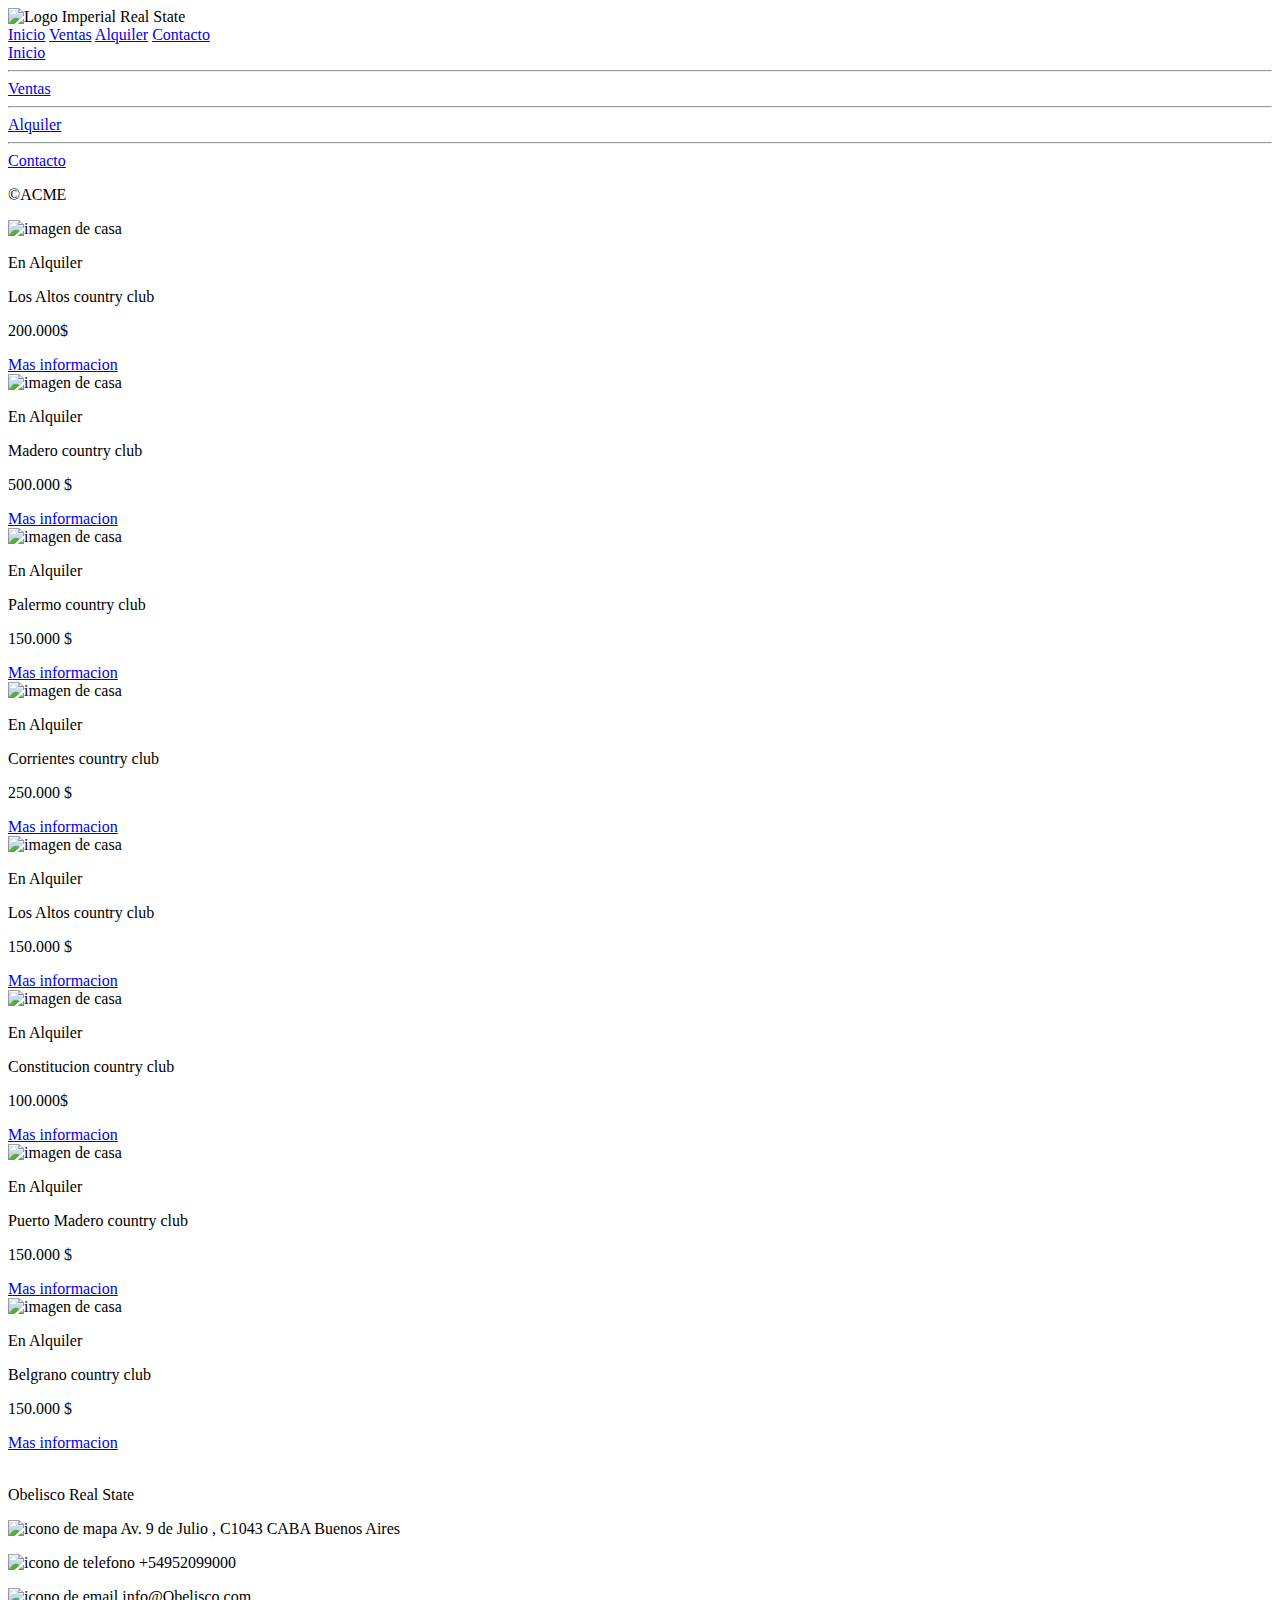
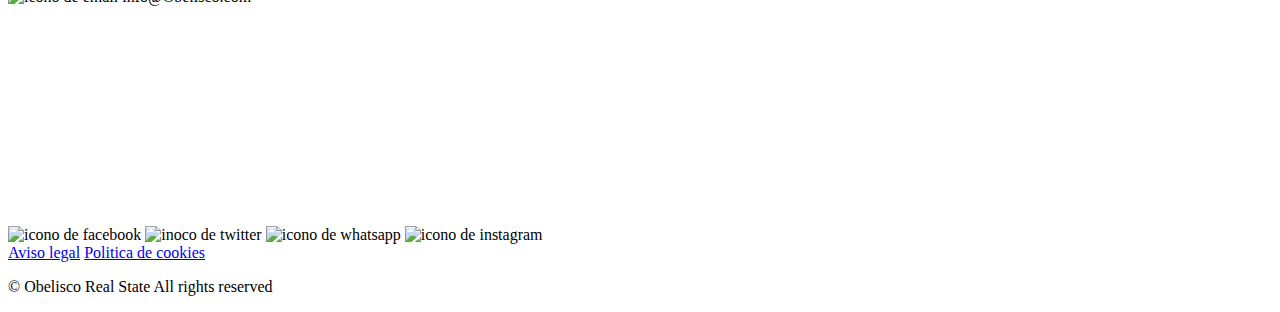
==== alquiler.html @ 25a6356f "Commit part-1" ====
<!DOCTYPE html>
<html lang="es">
<head>
    <meta charset="UTF-8">
    <meta http-equiv="X-UA-Compatible" content="IE=edge">
    <meta name="viewport" content="width=device-width, initial-scale=1.0">
    <title>Alquiler</title>
    <link rel="stylesheet" href="css/styles.css">
    <script src="js/jquery-3.4.1.min.js"></script>
    <script src="js/main.js"></script>

</head>

<body>

    <header>
        <img src="img/logo.svg" alt="Logo Imperial Real State">
        <nav>
            <a href="index.html">Inicio</a>
            <a href="Ventas.html" >Ventas</a>
            <a href="alquiler.html" class="activo">Alquiler</a>
            <a href="contacto_nuevo.html">Contacto</a>
        </nav>
    </header>
    <div id="burger">
        <div class="barra superior"></div>
        <div class="barra media"></div>
        <div class="barra inferior"></div>
    </div>
    <div class="menu">
        <nav>
            <a href="index.html">Inicio</a>
            <hr>
            <a href="Ventas.html">Ventas</a>
            <hr>
            <a href="alquiler.html">Alquiler</a>
            <hr>
            <a href="contacto_nuevo.html">Contacto</a>
        </nav>
        <p class="copyright">&copy;ACME</p>
    </div>

    <div class="filas">

        <div class="card">
            <img src="img/thumb1.jpeg" alt="imagen de casa">
            <div class="footer-card">
                <div>
                    <p>En Alquiler</p>
                    <p>Los Altos country club</p>
                    <p>200.000$</p>
                </div>
                <a href="#">Mas informacion</a>
            </div>
        </div>

        <div class="card">
            <img src="img/thumb2.jpg" alt="imagen de casa">
            <div class="footer-card">
                <div>
                    <p>En Alquiler</p>
                    <p>Madero country club</p>
                    <p>500.000 $</p>
                </div>
                <a href="#">Mas informacion</a>

            </div>
        </div>

        <div class="card">
            <img src="img/thumb3.jpg" alt="imagen de casa">
            <div class="footer-card">
                <div>
                    <p>En Alquiler</p>
                    <p>Palermo country club</p>
                    <p>150.000 $</p>
                </div>
                <a href="#">Mas informacion</a>

            </div>
        </div>

        <div class="card">
            <img src="img/thumb6.jpg" alt="imagen de casa">
            <div class="footer-card">
                <div>
                    <p>En Alquiler</p>
                    <p>Corrientes country club </p>
                    <p>250.000 $</p>
                </div>
                <a href="#">Mas informacion</a>

            </div>
        </div>

        <div class="card">
            <img src="img/thumb5.jpg" alt="imagen de casa">
            <div class="footer-card">
                <div>
                    <p>En Alquiler</p>
                    <p> Los Altos country club</p>
                    <p>150.000 $</p>
                </div>
                <a href="#">Mas informacion</a>

            </div>
        </div>

        <div class="card">
            <img src="img/thumb10.jpg" alt="imagen de casa">
            <div class="footer-card">
                <div>
                    <p>En Alquiler</p>
                    <p>Constitucion country club</p>
                    <p> 100.000$</p>
                </div>
                <a href="#">Mas informacion</a>

            </div>
        </div>

        <div class="card">
            <img src="img/thumb8.jpg" alt="imagen de casa">
            <div class="footer-card">
                <div>
                    <p>En Alquiler</p>
                    <p>Puerto Madero country club </p>
                    <p>150.000 $</p>
                </div>
                <a href="#">Mas informacion</a>

            </div>
        </div>

        <div class="card">
            <img src="img/thumb9.jpg" alt="imagen de casa">
            <div class="footer-card">
                <div>
                    <p>En Alquiler</p>
                    <p>Belgrano country club</p>
                    <p>150.000 $</p>
                </div>
                <a href="../propiedad1.html">Mas informacion</a>

            </div>
        </div>


    </div>

<img src="#" alt="">
<footer class="fila">
    <div class="col-33">
        <p>Obelisco Real State</p>
        <p class="flex-start">
            <img class="m-r-small" src="img/map.svg" alt="icono de mapa">
            Av. 9 de Julio , C1043 CABA
            Buenos Aires
        </p>

        <p class="flex-start">
            <img class="m-r-small" src="img/phone.svg" alt="icono de telefono">
            +54952099000
        </p>
        <p class="flex-start">
            <img class="m-r-small" src="img/mail.svg" alt="icono de email">
            info@Obelisco.com
        </p>
    </div>
    <div class="col-33">
        <iframe
            src="https://www.google.com/maps/embed?pb=!1m18!1m12!1m3!1d2761.438715185998!2d-58.383606807847904!3d-34.606119479381235!2m3!1f0!2f0!3f0!3m2!1i1024!2i768!4f13.1!3m3!1m2!1s0x4aa9f0a6da5edb%3A0x11bead4e234e558b!2sObelisco!5e0!3m2!1ses-419!2sar!4v1693918985117!5m2!1ses-419!2sar"
            width="350" height="200" style="border:0;" allowfullscreen="" loading="lazy"
            referrerpolicy="no-referrer-when-downgrade"></iframe>
    </div>
    <div class="col-33">
        <div class="flex-around">
            <img class="rrss" src="img/facebook.svg" alt="icono de facebook">
            <img class="rrss" src="img/twitter.svg" alt="inoco de twitter">
            <img class="rrss" src="img/whatsapp.svg" alt="icono de whatsapp">
            <img class="rrss" src="img/instagram.svg" alt="icono de instagram">
        </div>
        <div class="flex-around m-t">
            <a href="contacto.html#aviso">Aviso legal</a>
            <a href="contacto.html#cookies">Politica de cookies</a>
        </div>
        <p class="copyright m-t">&copy; Obelisco Real State All rights reserved</p>
    </div>
</footer>

</body>

</html>
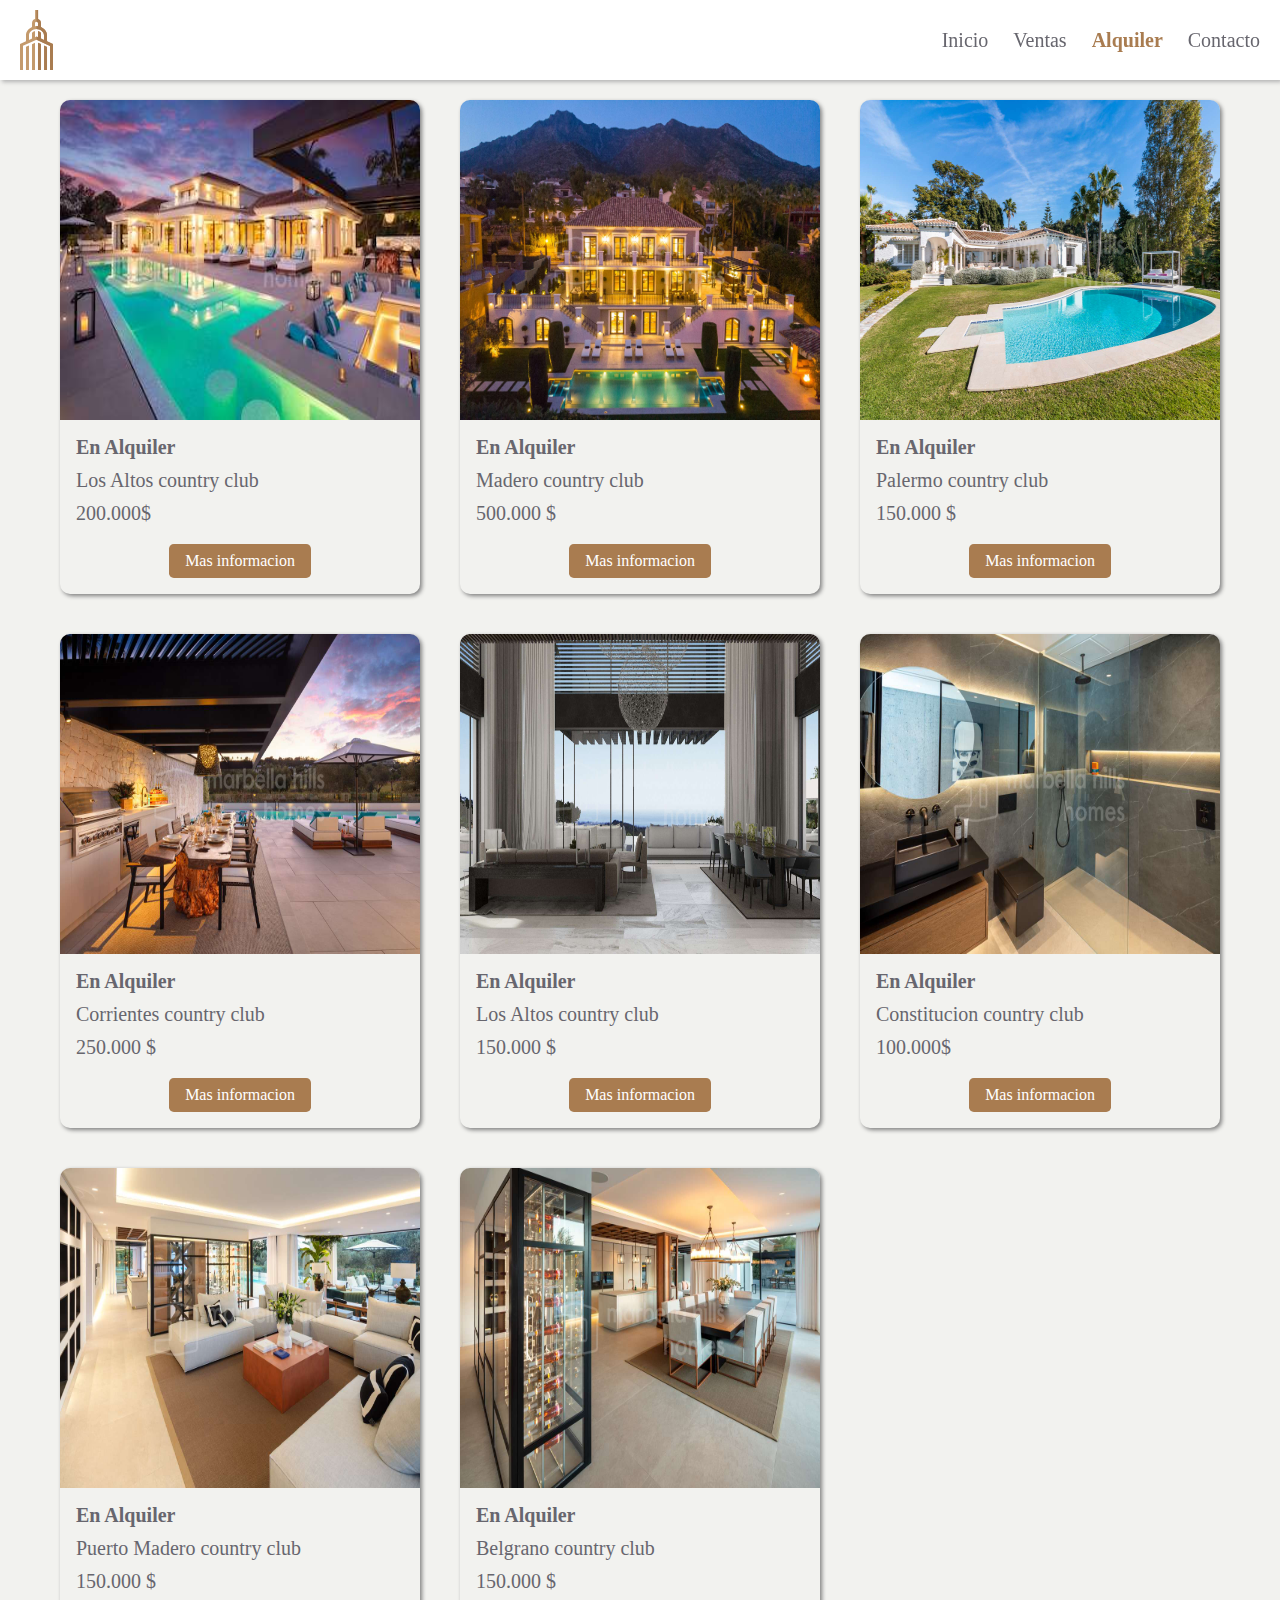
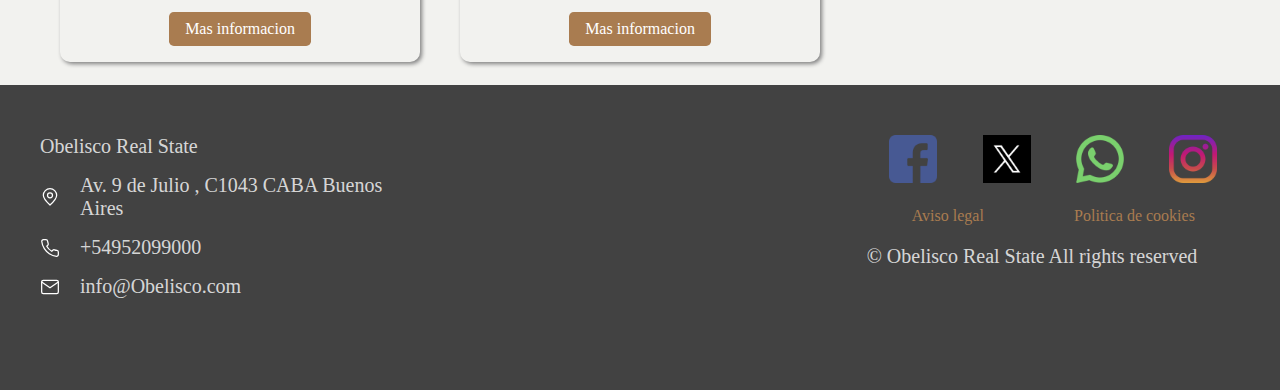
==== commit c16d5248: "Iconos de redes sociales y google map" ====
--- a/alquiler.html
+++ b/alquiler.html
@@ -1,5 +1,6 @@
 <!DOCTYPE html>
 <html lang="es">
+
 <head>
     <meta charset="UTF-8">
     <meta http-equiv="X-UA-Compatible" content="IE=edge">
@@ -17,7 +18,7 @@
         <img src="img/logo.svg" alt="Logo Imperial Real State">
         <nav>
             <a href="index.html">Inicio</a>
-            <a href="Ventas.html" >Ventas</a>
+            <a href="Ventas.html">Ventas</a>
             <a href="alquiler.html" class="activo">Alquiler</a>
             <a href="contacto_nuevo.html">Contacto</a>
         </nav>
@@ -148,45 +149,56 @@
 
     </div>
 
-<img src="#" alt="">
-<footer class="fila">
-    <div class="col-33">
-        <p>Obelisco Real State</p>
-        <p class="flex-start">
-            <img class="m-r-small" src="img/map.svg" alt="icono de mapa">
-            Av. 9 de Julio , C1043 CABA
-            Buenos Aires
-        </p>
-
-        <p class="flex-start">
-            <img class="m-r-small" src="img/phone.svg" alt="icono de telefono">
-            +54952099000
-        </p>
-        <p class="flex-start">
-            <img class="m-r-small" src="img/mail.svg" alt="icono de email">
-            info@Obelisco.com
-        </p>
-    </div>
-    <div class="col-33">
-        <iframe
-            src="https://www.google.com/maps/embed?pb=!1m18!1m12!1m3!1d2761.438715185998!2d-58.383606807847904!3d-34.606119479381235!2m3!1f0!2f0!3f0!3m2!1i1024!2i768!4f13.1!3m3!1m2!1s0x4aa9f0a6da5edb%3A0x11bead4e234e558b!2sObelisco!5e0!3m2!1ses-419!2sar!4v1693918985117!5m2!1ses-419!2sar"
-            width="350" height="200" style="border:0;" allowfullscreen="" loading="lazy"
-            referrerpolicy="no-referrer-when-downgrade"></iframe>
-    </div>
-    <div class="col-33">
-        <div class="flex-around">
-            <img class="rrss" src="img/facebook.svg" alt="icono de facebook">
-            <img class="rrss" src="img/twitter.svg" alt="inoco de twitter">
-            <img class="rrss" src="img/whatsapp.svg" alt="icono de whatsapp">
-            <img class="rrss" src="img/instagram.svg" alt="icono de instagram">
-        </div>
-        <div class="flex-around m-t">
-            <a href="contacto.html#aviso">Aviso legal</a>
-            <a href="contacto.html#cookies">Politica de cookies</a>
-        </div>
-        <p class="copyright m-t">&copy; Obelisco Real State All rights reserved</p>
-    </div>
-</footer>
+    <img src="#" alt="">
+    <footer class="fila">
+        <div class="col-33">
+            <p>Obelisco Real State</p>
+            <p class="flex-start">
+                <img class="m-r-small" src="img/map.svg" alt="icono de mapa">
+                Av. 9 de Julio , C1043 CABA
+                Buenos Aires
+            </p>
+
+            <p class="flex-start">
+                <img class="m-r-small" src="img/phone.svg" alt="icono de telefono">
+                +54952099000
+            </p>
+            <p class="flex-start">
+                <img class="m-r-small" src="img/mail.svg" alt="icono de email">
+                info@Obelisco.com
+            </p>
+        </div>
+        <div class="col-33">
+            <iframe
+                src="https://www.google.com/maps/embed?pb=!1m18!1m12!1m3!1d2761.438715185998!2d-58.383606807847904!3d-34.606119479381235!2m3!1f0!2f0!3f0!3m2!1i1024!2i768!4f13.1!3m3!1m2!1s0x4aa9f0a6da5edb%3A0x11bead4e234e558b!2sObelisco!5e0!3m2!1ses-419!2sar!4v1693918985117!5m2!1ses-419!2sar"
+                width="350" height="200" style="border:0;" allowfullscreen="" loading="lazy"
+                referrerpolicy="no-referrer-when-downgrade"></iframe>
+        </div>
+        <div class="col-33">
+            <div class="flex-around">
+                <a href="https://www.facebook.com/" target="_blank">
+                    <img class="rrss" src="/img/facebook.png" alt="icono de facebook">
+                </a>
+                <a href="https://twitter.com/?lang=es" target="_blank">
+                    <img class="rrss" src="/img/twitwer nuevo.jpeg" alt="inoco de twitter">
+                </a>
+                <a href="https://web.whatsapp.com/" target="_blank">
+                    <img class="rrss" src="/img/whatsapp.png" alt="icono de whatsapp">
+                </a>
+                <a href="https://www.instagram.com/" target="_blank">
+                    <img class="rrss" src="/img/instagram.png" alt="icono de instagram">
+                </a>
+
+
+
+            </div>
+            <div class="flex-around m-t">
+                <a href="contacto.html#aviso">Aviso legal</a>
+                <a href="contacto.html#cookies">Politica de cookies</a>
+            </div>
+            <p class="copyright m-t">&copy; Obelisco Real State All rights reserved</p>
+        </div>
+    </footer>
 
 </body>
 
--- a/css/styles.css
+++ b/css/styles.css
@@ -0,0 +1,711 @@
+/*fuentes*/
+@font-face {
+    font-family: "Avenir";
+    src: url('../fonts/Avenir-Book.ttf');
+}
+
+/*receteo de todos los elemento*/
+* {
+    margin: 0;
+    padding: 0;
+    box-sizing: border-box;
+}
+
+a {
+    text-decoration: none;
+    cursor: pointer;
+    color: inherit;
+}
+
+/*Estilos Generales*/
+html {
+    font-size: 20px;
+
+}
+
+@media (max-width :440px) {
+    html {
+        font-size: 18px;
+    }
+}
+
+body {
+    font-size: "Avenir", sans-serif;
+    color: #67666e;
+    background-color:rgba(197, 197, 186, 0.226)
+}
+
+img {
+    max-width: 100%;
+}
+
+p {
+    margin-bottom: 0.8rem;
+}
+
+/* segunda clase del curso*/
+/*Hero */
+
+.hero {
+    width: 100%;
+    height: 100vh;
+    background-color: black;
+    position: absolute;
+    top: 0;
+    left: 0;
+    overflow: hidden;
+}
+
+/*animacion*/
+@keyframes heroAnimation {
+    0% {
+        opacity: 0;
+        animation-timing-function: ease-in;
+    }
+
+    12% {
+        opacity: 1;
+    }
+
+    25% {
+        transform: scale(1.1);
+    }
+
+    75% {
+        opacity: 0;
+        transform: scale(1.1);
+    }
+
+    100% {
+        opacity: 0;
+    }
+
+}
+/*logo detro de alquiler y venta*/
+
+
+.hero div {
+    width: 100%;
+    height: 100vh;
+    position: absolute;
+    top: 0;
+    left: 0;
+    overflow: hidden;
+    background-size: cover;
+    background-position: center;
+    background-repeat: none;
+    opacity: 0;
+    animation: heroAnimation 18s infinite;
+}
+
+.hero div:nth-child(1) {
+    background-image: url('../img/wallpaperflare.com_wallpaper\ \(12\).jpg');
+}
+
+.hero div:nth-child(2) {
+    background-image: url('../img/wallpaperflare.com_wallpaper\ \(10\).jpg');
+    animation-delay: 6s;
+}
+
+.hero div:nth-child(3) {
+    background-image: url('../img/wallpaperflare.com_wallpaper\ \(11\).jpg');
+    animation-delay: 12s;
+}
+.hero .hero-logo  {
+    position: absolute;
+    top: 50%;
+    left: 50%;
+    transform: translate(-50%, -50%);
+    animation: none;
+    opacity: 1;
+    width: 20%;
+    height: auto;
+}
+
+.hero .hero-down {
+    position: absolute;
+    top: 90%;
+    left: 50%;
+    transform: translate(-50%, -50%);
+    animation: none;
+    opacity: 1;
+    width: 5%;
+    height: auto;
+
+}
+
+@media (max-width: 720px) {
+    .hero .hero-logo {
+        width: 60%;
+    }
+
+    .hero .hero-down {
+        width: 15%;
+    }
+}
+
+@media (max-width: 720px) {
+    .hero .hero-logo {
+        width: 80%;
+    }
+
+    .hero .hero-down {
+        width: 20%;
+    }
+}
+
+
+/* HEADER barra de navegacion*/
+
+header {
+    background-color: white;
+    box-shadow: 1.5px 1.5px 4px #b3b3b3;
+    height: 80px;
+    width: 100%;
+    position: fixed;
+    top: 0;
+    left: 0;
+    z-index: 1;
+    display: flex;
+    justify-content: space-between;
+    align-items: center;
+    padding: 0 1em;
+    transition: 600ms ease-in-out all;
+}
+
+header.transparente {
+    background-color: #a97d504f;
+    box-shadow: none;
+}
+
+header img {
+    height: 60px;
+    width: auto;
+}
+
+header nav a {
+    color: #67666e;
+    font-weight: normal;
+    margin-left: 1em;
+    transition: 300ms ease-in-out all;
+}
+
+header.transparente nav a {
+    color: black
+}
+
+header nav a.activo,
+header nav a:hover {
+    color: #a97c50;
+    font-weight: bold;
+}
+
+header.transparente nav a.activo,
+header.transparente nav a:hover {
+    color: #a97c50;
+}
+
+/* Botón burger */
+
+#burger {
+    position: fixed;
+    top: 1rem;
+    left: 1rem;
+    cursor: pointer;
+    z-index: 10;
+    display: none;
+}
+
+#burger .barra {
+    width: 30px;
+    height: 2px;
+    margin: 6px;
+    background-color: #e9e2dc;
+    transition: 400ms all ease-in-out
+}
+
+#burger.abierto .barra {
+    background-color: white;
+}
+
+#burger.abierto .barra.superior {
+    transform: translateY(8px) rotateZ(45deg);
+}
+
+#burger.abierto .barra.media {
+    width: 0;
+}
+
+#burger.abierto .barra.inferior {
+    transform: translateY(-8px) rotateZ(-45deg);
+}
+
+/*ocultar el menu amburguesa cuandoesta chico*/
+@media(max-width: 620px) {
+    #burger {
+        display: block;
+    }
+
+    header {
+        justify-content: flex-end;
+    }
+
+    header nav {
+        display: none;
+    }
+}
+
+/* Menú lateral */
+
+.menu {
+    width: 360px;
+    height: 100vh;
+    background-color: #2d3e4e9a;
+    border-radius: 30px;
+    position: fixed;
+    top: 0;
+    left: -360px;
+    padding-top: 40px;
+    transition: all 700ms ease-in-out;
+}
+
+.menu.abierto {
+    left: 0;
+}
+
+.menu nav {
+    padding: 1rem;
+    display: flex;
+    flex-direction: column;
+}
+
+.menu nav a {
+    padding: 0.6rem 0;
+    color: rgba(34, 2, 17, 0.75);
+    font-size: 1.1rem;
+    transition: 300ms all ease-in-out;
+}
+
+.menu nav a:hover {
+    color: white;
+}
+
+.menu .copyright {
+    color: rgba(34, 2, 17, 0.75);
+    font-size: 0.9rem;
+    position: absolute;
+    bottom: 0;
+    left: 0;
+    padding: 0.5rem;
+    text-align: center;
+    width: 100%;
+}
+
+/* layout*/
+.primera {
+    margin-top: 100vh;
+}
+
+#pr,
+#legal,
+#cookies {
+    display: block;
+    margin-top: -90px;
+    padding-bottom: 90px;
+}
+
+.fila {
+    display: flex;
+    padding: 2rem 1rem;
+
+}
+
+.fila.contacto {
+    margin-top: 80px;
+}
+
+.col-100 {
+    width: 100%;
+    padding: 0.5rem 1rem;
+
+}
+
+.col-75 {
+    width: 75%;
+    padding: 0.5rem 1rem;
+
+}
+
+.col-66 {
+    width: 66.66666%;
+    padding: 0.5rem 1rem;
+
+}
+
+.col-50 {
+    width: 50%;
+    padding: 0.5rem 1rem;
+
+}
+
+.col-33 {
+
+    width: 33.33333%;
+    padding: 0.5rem 1rem;
+
+}
+
+
+
+.col-25 {
+    width: 25%;
+    padding: 0.5rem 1rem;
+
+}
+
+@media (max-width: 720px) {
+    .fila {
+        flex-direction: column;
+        padding: 1rem 0.5rem;
+    }
+
+    .col-75,
+    .col-66,
+    .col-50,
+    .col-33 .col-25 {
+        width: 100%;
+
+    }
+}
+
+.flex-start {
+    display: flex;
+    justify-content: flex-start;
+    align-items: center;
+}
+
+.flex-center {
+    display: flex;
+    justify-content: center;
+    align-items: center;
+}
+
+.flex-end {
+    display: flex;
+    justify-content: flex-end;
+    align-items: center;
+}
+
+.flex-between {
+    display: flex;
+    justify-content: space-between;
+    align-items: center;
+}
+
+.flex-around {
+    display: flex;
+    justify-content: space-around;
+    align-items: center;
+}
+
+.flex-column-center {
+    display: flex;
+    flex-direction: column;
+    justify-content: center;
+    align-items: center;
+
+}
+
+/*Espaciados y margenes */
+
+.m-t {
+    margin-top: 1rem;
+}
+
+.m-b {
+    margin-bottom: 1rem;
+}
+
+.m-l {
+    margin-left: 1rem;
+}
+
+.m-r {
+    margin-right: 1rem;
+}
+
+/******************/
+.m-t-small {
+    margin-top: 1rem;
+}
+
+.m-b-small {
+    margin-bottom: 1rem;
+}
+
+.m-l-small {
+    margin-left: 1rem;
+}
+
+.m-r-small {
+    margin-right: 1rem;
+}
+
+
+/*Parallax*/
+.fila.parallax {
+    background-image: url('../img/obelisco\ dorne.jpg');
+    background-size: cover;
+    background-position: center;
+    background-repeat: no-repeat;
+    background-attachment: fixed;
+    padding: 3rem 2rem;
+
+}
+
+.fila.parallax div {
+    background-color: rgba(255, 255, 255, 0.75);
+    padding: 2rem;
+}
+
+.fila.parallax div p {
+    font-size: 1.5rem;
+    color: #a97c50;
+    text-align: center;
+}
+
+/*Caja de navegacion*/
+
+.caja-nav img {
+    width: 20%;
+    margin-bottom: 1em;
+}
+
+.caja-nav a {
+    border: 1px solid #a97c50;
+    background-color: white;
+    color: #a97c50;
+    font-size: 1rem;
+    font-weight: normal;
+    padding: 0.5em 1em;
+    border-radius: 0.3em;
+    cursor: pointer;
+    transition: all ease-in-out 400ms;
+
+}
+
+.caja-nav a:hover {
+    background-color: #a97c50;
+    color: white;
+}
+
+/*Formulario contacto*/
+
+form.contacto {
+    width: 50%;
+}
+
+@media (max-width:720px) {
+    form.contacto {
+        width: 75%;
+    }
+}
+
+@media (max-width:440px) {
+    form.contacto {
+        width: 100%;
+    }
+}
+
+form.contacto {
+    width: 50%;
+}
+
+form.contacto .fila {
+    padding: 0.8rem;
+}
+
+input {
+    border: none;
+    border-bottom: 1.5px solid #a97c50;
+    font-size: 1rem;
+    padding: 0.5em 1em;
+    width: 100%;
+
+}
+
+input:focus {
+    outline: none;
+    border-bottom: 1.5px solid #643506;
+
+}
+
+input.usuario {
+    background-image: url('../img/user.svg');
+    background-repeat: no-repeat;
+    background-position: 0 7px;
+    padding-left: 2em;
+}
+
+input.email {
+    background-image: url('../img/mail-bronce.svg');
+    background-repeat: no-repeat;
+    background-position: 0 7px;
+    padding-left: 2em;
+}
+
+button {
+    border: none;
+    background-color: #a97c50;
+    color: white;
+    font-size: 1rem;
+    font-weight: normal;
+    padding: 0.5em 1em;
+    border-radius: 0.3em;
+    cursor: pointer;
+    transition: all ease-in-out 400ms;
+
+}
+
+button:hover {
+    background-color: #643506;
+    color: white;
+}
+
+input[type="checkbox"] {
+    display: none;
+}
+
+input[type="checkbox"]+label::before {
+    content: url('../img/square.svg');
+    position: relative;
+    top: 5px;
+    padding-right: 5px;
+}
+
+input[type="checkbox"]:checked+label::before {
+    content: url('../img/check-square.svg');
+
+}
+
+/* FOOTER*/
+
+footer {
+    background-color: #424242;
+}
+
+footer p {
+    color: rgba(255, 255, 255, 0.80);
+}
+
+footer img.rrss {
+    height: 48px;
+
+}
+
+footer a {
+    font-size: 0.8rem;
+    color: #a97c50;
+    transition: 400ms ease-in-out all;
+}
+
+footer a:hover {
+
+    color: #814508;
+}
+
+footer.copyright {
+    color: rgba(255, 255, 255, 0.80);
+    font-size: 0.8rem;
+    text-align: center;
+}
+
+
+/*card*/
+/*tarjetas de ventas de casas*/
+
+.filas {
+    margin-top: 100px;
+    display: grid;
+    grid-template-columns: repeat(auto-fit, 360px);
+    grid-gap: 2rem;
+    justify-content: center;
+}
+
+.card {
+    width: 360px;
+    border-radius: 0.5rem;
+    box-shadow: 2px 2px 4px grey;
+    display: flex;
+    flex-direction: column;
+    align-items: center;
+    overflow: hidden;
+}
+
+.card img {
+    height: 320px;
+}
+
+.card .footer-card {
+    padding: 0.8rem;
+    width: 100%;
+    height: 174px;
+    display: flex;
+    flex-direction: column;
+    justify-content: space-between;
+    align-items: flex-start;
+
+
+}
+
+.card .footer-card p {
+    margin-bottom: 0.5rem;
+
+}
+
+.card .footer-card p:first-child {
+    font-weight: bold;
+}
+
+.card .footer-card a {
+    background-color: #a97c50;
+    color: white;
+    font-size: 0.8rem;
+    border-radius: 0.3em;
+    padding: 0.5em 1em;
+    align-self: center;
+    transition: 400ms ease-in all;
+}
+
+
+.card .footer-card a:hover {
+    background-color: #643506
+}
+
+
+/*FICHA DE PROPIEDAD*/
+
+.propiedad {
+    margin-top: 80px;
+    background-image: url('../img/property5.jpg');
+    background-size: cover;
+    background-position: center;
+    background-repeat: no-repeat;
+
+}
+
+.propiedad div:first-child {
+    background-color: rgba(255, 255, 255, 0.9);
+}
+
+.propiedad div:first-child h1 {
+    font-size: 1.4rem;
+    color: #a97c50;
+
+
+}
+
+.propiedad div:first-child p img {
+    width: 28px;
+    height: 28px;
+}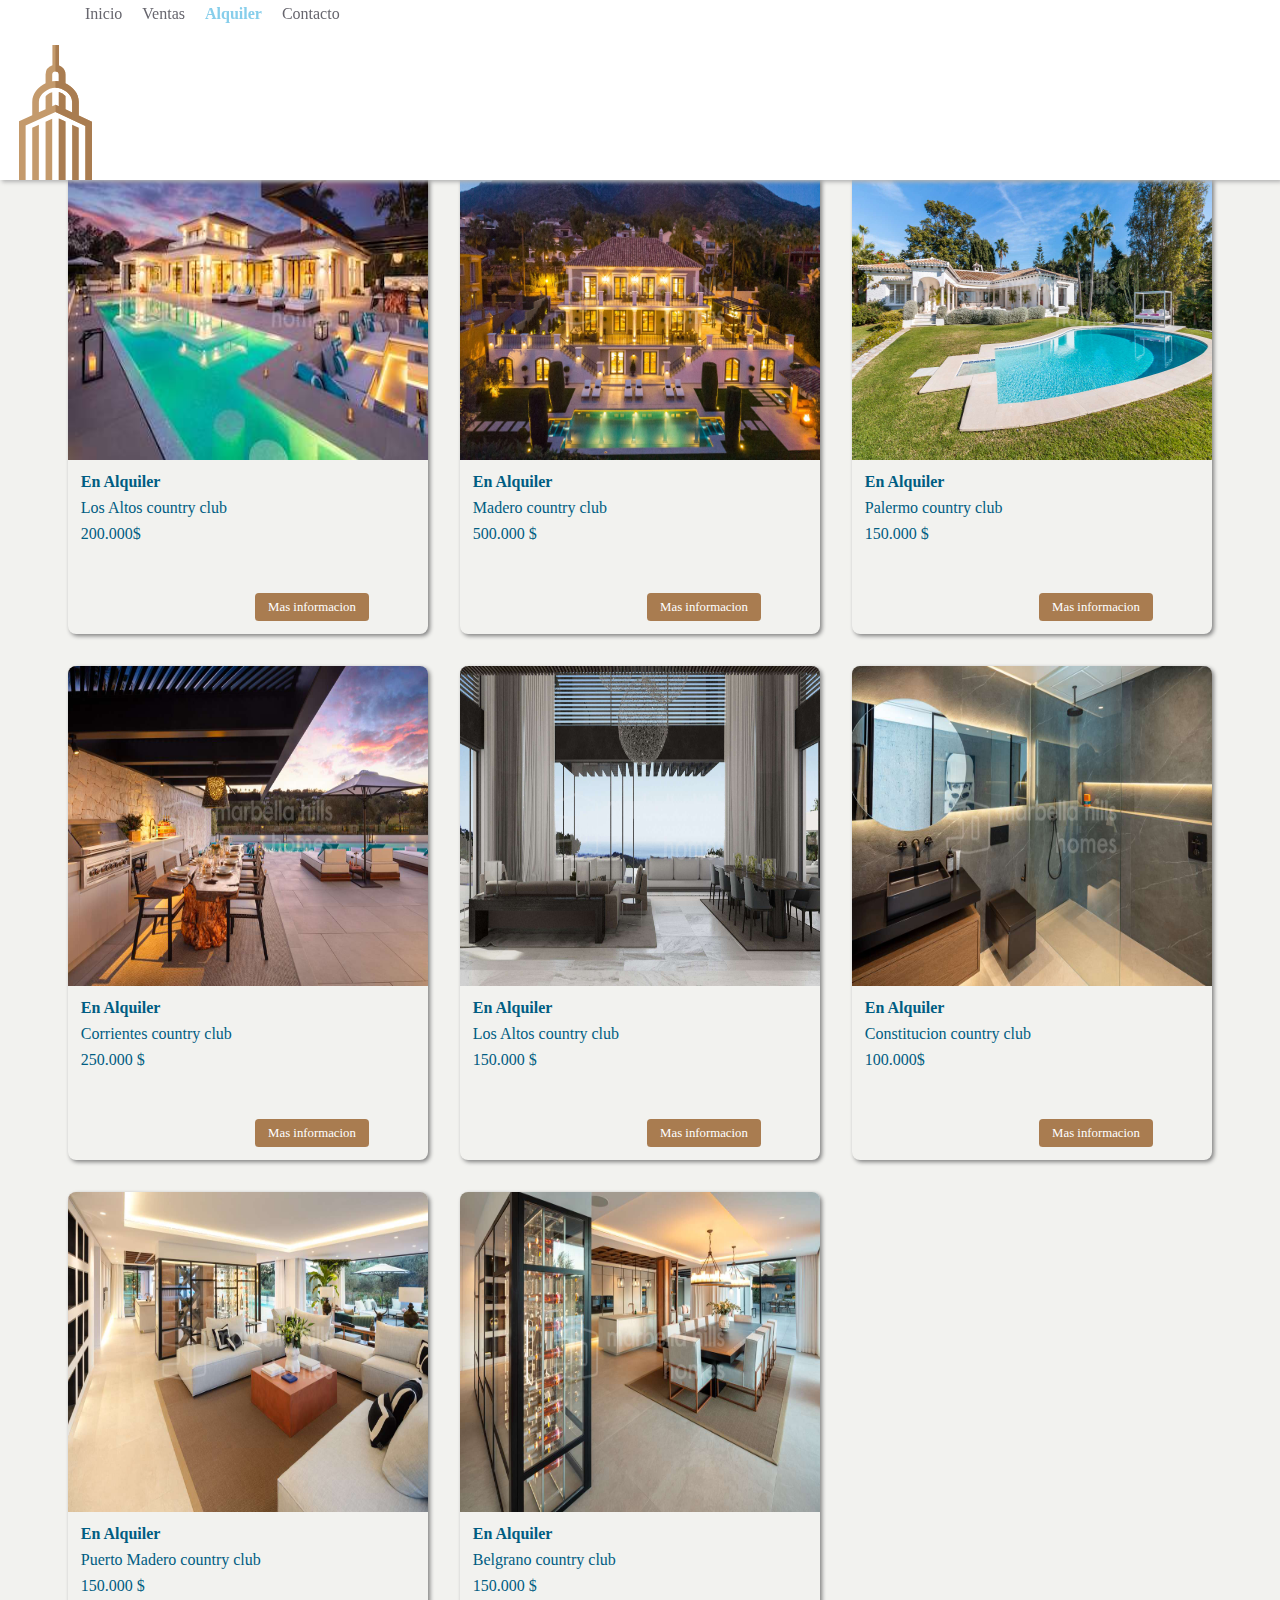
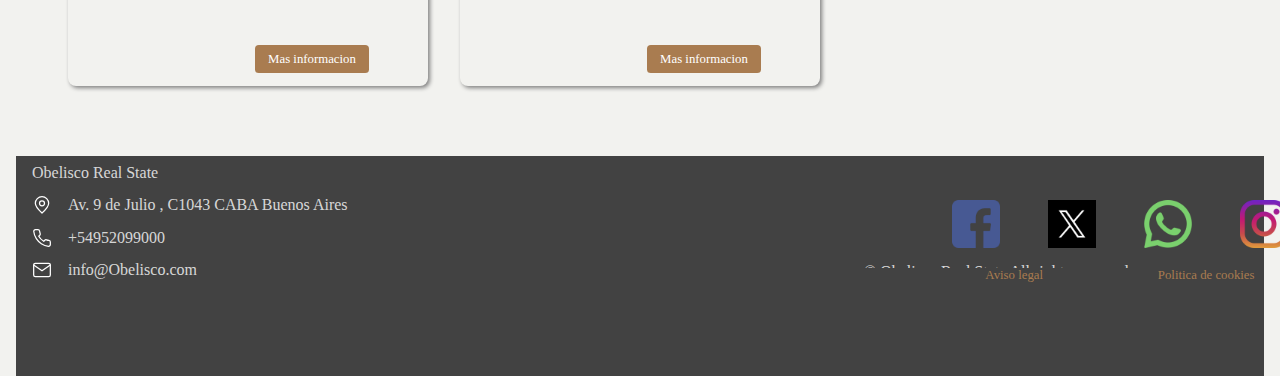
==== commit c6116503: "Update 24/10/2023" ====
--- a/alquiler.html
+++ b/alquiler.html
@@ -1,6 +1,5 @@
 <!DOCTYPE html>
 <html lang="es">
-
 <head>
     <meta charset="UTF-8">
     <meta http-equiv="X-UA-Compatible" content="IE=edge">
@@ -18,9 +17,9 @@
         <img src="img/logo.svg" alt="Logo Imperial Real State">
         <nav>
             <a href="index.html">Inicio</a>
-            <a href="Ventas.html">Ventas</a>
+            <a href="Ventas.html" >Ventas</a>
             <a href="alquiler.html" class="activo">Alquiler</a>
-            <a href="contacto_nuevo.html">Contacto</a>
+            <a href="contactanos.html">Contacto</a>
         </nav>
     </header>
     <div id="burger">
@@ -36,7 +35,7 @@
             <hr>
             <a href="alquiler.html">Alquiler</a>
             <hr>
-            <a href="contacto_nuevo.html">Contacto</a>
+            <a href="contactanos.html">Contacto</a>
         </nav>
         <p class="copyright">&copy;ACME</p>
     </div>
@@ -149,33 +148,33 @@
 
     </div>
 
-    <img src="#" alt="">
-    <footer class="fila">
-        <div class="col-33">
-            <p>Obelisco Real State</p>
-            <p class="flex-start">
-                <img class="m-r-small" src="img/map.svg" alt="icono de mapa">
-                Av. 9 de Julio , C1043 CABA
-                Buenos Aires
-            </p>
-
-            <p class="flex-start">
-                <img class="m-r-small" src="img/phone.svg" alt="icono de telefono">
-                +54952099000
-            </p>
-            <p class="flex-start">
-                <img class="m-r-small" src="img/mail.svg" alt="icono de email">
-                info@Obelisco.com
-            </p>
-        </div>
-        <div class="col-33">
-            <iframe
-                src="https://www.google.com/maps/embed?pb=!1m18!1m12!1m3!1d2761.438715185998!2d-58.383606807847904!3d-34.606119479381235!2m3!1f0!2f0!3f0!3m2!1i1024!2i768!4f13.1!3m3!1m2!1s0x4aa9f0a6da5edb%3A0x11bead4e234e558b!2sObelisco!5e0!3m2!1ses-419!2sar!4v1693918985117!5m2!1ses-419!2sar"
-                width="350" height="200" style="border:0;" allowfullscreen="" loading="lazy"
-                referrerpolicy="no-referrer-when-downgrade"></iframe>
-        </div>
-        <div class="col-33">
-            <div class="flex-around">
+<img src="#" alt="">
+<footer class="fila">
+    <div class="col-33">
+        <p>Obelisco Real State</p>
+        <p class="flex-start">
+            <img class="m-r-small" src="img/map.svg" alt="icono de mapa">
+            Av. 9 de Julio , C1043 CABA
+            Buenos Aires
+        </p>
+
+        <p class="flex-start">
+            <img class="m-r-small" src="img/phone.svg" alt="icono de telefono">
+            +54952099000
+        </p>
+        <p class="flex-start">
+            <img class="m-r-small" src="img/mail.svg" alt="icono de email">
+            info@Obelisco.com
+        </p>
+    </div>
+    <div class="col-33">
+        <iframe
+            src="https://www.google.com/maps/embed?pb=!1m18!1m12!1m3!1d2761.438715185998!2d-58.383606807847904!3d-34.606119479381235!2m3!1f0!2f0!3f0!3m2!1i1024!2i768!4f13.1!3m3!1m2!1s0x4aa9f0a6da5edb%3A0x11bead4e234e558b!2sObelisco!5e0!3m2!1ses-419!2sar!4v1693918985117!5m2!1ses-419!2sar"
+            width="350" height="200" style="border:0;" allowfullscreen="" loading="lazy"
+            referrerpolicy="no-referrer-when-downgrade"></iframe>
+    </div>
+    <div class="col-33">
+       <div class="flex-around">
                 <a href="https://www.facebook.com/" target="_blank">
                     <img class="rrss" src="/img/facebook.png" alt="icono de facebook">
                 </a>
@@ -192,13 +191,13 @@
 
 
             </div>
-            <div class="flex-around m-t">
-                <a href="contacto.html#aviso">Aviso legal</a>
-                <a href="contacto.html#cookies">Politica de cookies</a>
-            </div>
-            <p class="copyright m-t">&copy; Obelisco Real State All rights reserved</p>
-        </div>
-    </footer>
+        <div class="flex-around m-t">
+            <a href="contacto.html#aviso">Aviso legal</a>
+            <a href="contacto.html#cookies">Politica de cookies</a>
+        </div>
+        <p class="copyright m-t">&copy; Obelisco Real State All rights reserved</p>
+    </div>
+</footer>
 
 </body>
 
--- a/css/styles.css
+++ b/css/styles.css
@@ -1,10 +1,10 @@
 /*fuentes*/
 @font-face {
     font-family: "Avenir";
-    src: url('../fonts/Avenir-Book.ttf');
-}
-
-/*receteo de todos los elemento*/
+    src: url('../GreatVibes-Regular.ttf');
+}
+
+/*reseteo de todos los elementos*/
 * {
     margin: 0;
     padding: 0;
@@ -12,27 +12,64 @@
 }
 
 a {
+    position:relative;
+    left:5vw;
     text-decoration: none;
     cursor: pointer;
     color: inherit;
 }
-
-/*Estilos Generales*/
+a:hover {
+    padding-bottom: 0.25rem;
+    border-bottom: 0.1rem solid white;
+    transform:scale(1.1);
+    box-shadow: 0px 0px 10px 0px rgba(0,0,0,0.5);
+}
+nav ul li {
+    position: relative;
+    left: -12vw;
+    padding: 0.37vh;
+    display: flex;
+    flex-direction: column;
+    justify-content:end;
+    z-index: 10;
+    opacity: 0;
+    visibility: visible;
+    transition: all 0.3s ease;
+
+}
+nav ul li:hover {
+    visibility: visible;
+    opacity: 1;
+    top: 0.73vh;
+}
+/*nav ul li::before {
+    content: "";
+    width: 0px;
+    height: 0px;
+    border-left: 12px solid transparent;
+    border-right: 12px solid transparent;
+    border-bottom: 12px solid white;
+    position: absolute;
+    top: -12px;
+    left: 35px;
+
+}*/
+/*Estilos Generales cambio el valor del atributo font-size = 1rem para que sea proporcional al viewport*/
 html {
-    font-size: 20px;
+    font-size: 1rem;
 
 }
 
 @media (max-width :440px) {
     html {
-        font-size: 18px;
+        font-size: 0.8rem;
     }
 }
 
 body {
-    font-size: "Avenir", sans-serif;
-    color: #67666e;
-    background-color:rgba(197, 197, 186, 0.226)
+    font-family: "Avenir-Book, GreatVibes_Regular, sans-serif";
+    color:white;
+    background-color:rgba(197, 197, 186, 0.226);
 }
 
 img {
@@ -41,13 +78,17 @@
 
 p {
     margin-bottom: 0.8rem;
-}
-
+    color: #005D82
+}
+h2 {
+    height: 1.5rem;
+    color: darkslateblue;
+}
 /* segunda clase del curso*/
 /*Hero */
 
 .hero {
-    width: 100%;
+    width: 100vw;
     height: 100vh;
     background-color: black;
     position: absolute;
@@ -56,7 +97,7 @@
     overflow: hidden;
 }
 
-/*animacion*/
+/*animación*/
 @keyframes heroAnimation {
     0% {
         opacity: 0;
@@ -79,9 +120,19 @@
     100% {
         opacity: 0;
     }
-
-}
-/*logo detro de alquiler y venta*/
+}
+@keyframes rotar {
+    from { transform: rotate(0);
+    }
+    to{transform: rotate(360);
+    }
+}
+.rotacion {
+    animation-name: rotar;
+    animation-duration: 0.3s;
+    animation-iteration-count: 1;
+}
+/*logo dentro de alquiler y venta*/
 
 
 .hero div {
@@ -115,11 +166,14 @@
     position: absolute;
     top: 50%;
     left: 50%;
-    transform: translate(-50%, -50%);
-    animation: none;
+    /*transform: translate(-50%, -50%);*/
+    animation: rotacion;
     opacity: 1;
-    width: 20%;
+    width: 10%;
     height: auto;
+}
+.hero .hero-logo .rotate:hover {
+    animation-name: rotacion 0.1s 1 infinite;
 }
 
 .hero .hero-down {
@@ -134,42 +188,66 @@
 
 }
 
-@media (max-width: 720px) {
+
+@media (max-width: 1000px) {
     .hero .hero-logo {
-        width: 60%;
+        width: 20%;
+        font-size: 1rem;
+    }
+
+    .hero .hero-down {
+        width: 20%;
+    }
+}
+@media (max-width: 850px) {
+    .hero .hero-logo {
+        width: 15%;
     }
 
     .hero .hero-down {
         width: 15%;
     }
-}
-
-@media (max-width: 720px) {
+    header p {
+        font-size: 0.7rem;
+        color: black;
+        position: fixed;
+        top: 9.5vh;
+        left: 19.5vh;
+    }
+}
+@media (max-width: 400px) {
     .hero .hero-logo {
-        width: 80%;
+        width: 10%;
+    
     }
 
     .hero .hero-down {
-        width: 20%;
-    }
-}
-
-
-/* HEADER barra de navegacion*/
+        width: 10%;
+    }
+    header p {
+        font-size: 0.41rem;
+        color: black;
+        position: fixed;
+        top: 9.5vh;
+        left: 19.5vh;
+    }
+}
+
+/* HEADER barra de navegacion, cambio el encabezado para darle mas importancia al slogan*/
 
 header {
     background-color: white;
     box-shadow: 1.5px 1.5px 4px #b3b3b3;
-    height: 80px;
+    height: 180px;
     width: 100%;
     position: fixed;
     top: 0;
     left: 0;
     z-index: 1;
     display: flex;
-    justify-content: space-between;
-    align-items: center;
-    padding: 0 1em;
+    flex-direction: row;
+    justify-content: start;
+    align-items: start;
     transition: 600ms ease-in-out all;
 }
 
@@ -179,44 +257,94 @@
 }
 
 header img {
-    height: 60px;
+    height: 15vh;
     width: auto;
-}
-
+    position: relative;
+    top: 25%;
+    left: 1.5%;
+}
+header p {
+    font-size: 1.75rem;
+    color: black;
+    position: fixed;
+    top: 9.5vh;
+    left: 19.5vh;
+}
+header nav {
+    height: 3.5vh;
+    color: black;
+    position: fixed;
+    top: 5px;
+    left: 5px;
+        }
 header nav a {
     color: #67666e;
     font-weight: normal;
-    margin-left: 1em;
-    transition: 300ms ease-in-out all;
-}
-
+    margin-left: 1rem;
+    }
+header nav a.Inicio {
+    margin-top: 5vw;
+    left: 5vw;
+
+}
 header.transparente nav a {
-    color: black
+    color: black;
+    transition: transform 0.3s
 }
 
 header nav a.activo,
 header nav a:hover {
-    color: #a97c50;
+    color: skyblue;
     font-weight: bold;
+    transition: 300ms ease-in-out all;
+    transform: translateX(30.3rem);
 }
 
 header.transparente nav a.activo,
 header.transparente nav a:hover {
-    color: #a97c50;
+    color: skyblue;
+    transition: 300ms ease-in-out all;
+    transform: translateX(0.3rem);
 }
 
 /* Botón burger */
 
-#burger {
+.burger {
+    height: 10%;
+    color: white;
     position: fixed;
-    top: 1rem;
-    left: 1rem;
+    top: 1vh;
+    left: 85vw;
     cursor: pointer;
     z-index: 10;
-    display: none;
-}
-
-#burger .barra {
+    display: flex;
+    flex-direction: column;
+    align-content: space-between;
+    flex-wrap: wrap;
+    row-gap: 1px;
+}
+.line {
+    width: 30px;
+    height: 3px;
+    background-color: white; /* Color de las líneas */
+    margin: 1px 0;
+  }
+  .line .top {
+    position: absolute;
+    left: 3vw;
+    top: 3vw;
+  }
+  .line .medium {
+    position: absolute;
+    left: 3vw;
+    top: 9vw;
+  }
+  .line .bottom {
+    position: absolute;
+    left: 3vw;
+    top: 12vw;
+  }
+ #burger .barra {
     width: 30px;
     height: 2px;
     margin: 6px;
@@ -240,14 +368,14 @@
     transform: translateY(-8px) rotateZ(-45deg);
 }
 
-/*ocultar el menu amburguesa cuandoesta chico*/
+/*ocultar el menu hamburguesa cuando esta chico*/
 @media(max-width: 620px) {
     #burger {
         display: block;
     }
 
     header {
-        justify-content: flex-end;
+        justify-content: flex-start;
     }
 
     header nav {
@@ -258,18 +386,53 @@
 /* Menú lateral */
 
 .menu {
-    width: 360px;
-    height: 100vh;
-    background-color: #2d3e4e9a;
-    border-radius: 30px;
-    position: fixed;
-    top: 0;
-    left: -360px;
-    padding-top: 40px;
-    transition: all 700ms ease-in-out;
-}
-
-.menu.abierto {
+    width: 18vw;
+    height: 10px;
+    position: relative;
+    top: 0.3vh;
+    left: 0vw;
+    padding-top: 0px;
+    color:black;
+    transition: all 300ms ease-in-out;
+}
+.menuFooter {
+    width: 73vw;
+    height: 47vh;
+    position: relative;
+    top: 130vh;
+    left: 10vw;
+    padding: 10px;
+    color:black;
+    transition: all 300ms ease-in-out;
+}
+
+/*nav > ul {
+    padding: 0.7vh;
+    flex-direction: column;
+    justify-content: space-between;
+    font-size: 0.73rem;
+    position: relative;
+    top: 5.1vh;
+    left: 0vw;
+    display: flex;
+    width: 12vw;
+}*/
+/*nav > ul > li {
+    height: 100%;
+    list-style: none;
+    position: relative;
+}*/
+/*nav > ul > li > a{
+    width: 100%;
+    height: 100%;
+    display: flex;
+    color: white;
+    align-items: center;
+    padding: 0.7vh;
+    text-transform: uppercase;
+}*/
+    
+/*.menu.abierto {
     left: 0;
 }
 
@@ -288,7 +451,7 @@
 
 .menu nav a:hover {
     color: white;
-}
+}*/
 
 .menu .copyright {
     color: rgba(34, 2, 17, 0.75);
@@ -305,7 +468,14 @@
 .primera {
     margin-top: 100vh;
 }
-
+.segunda {
+    margin-top: 0vh;
+}
+.tercera {
+    margin-top: 0vh;
+    height: 45vh;
+    width: auto;
+}
 #pr,
 #legal,
 #cookies {
@@ -316,7 +486,8 @@
 
 .fila {
     display: flex;
-    padding: 2rem 1rem;
+    flex-direction: row;
+    padding: 1rem 1rem;
 
 }
 
@@ -365,7 +536,7 @@
 
 @media (max-width: 720px) {
     .fila {
-        flex-direction: column;
+        flex-direction: row;
         padding: 1rem 0.5rem;
     }
 
@@ -411,11 +582,39 @@
 .flex-column-center {
     display: flex;
     flex-direction: column;
-    justify-content: center;
+    justify-content: space-between;
     align-items: center;
-
-}
-
+    flex-wrap: wrap;
+    height: 100%;
+
+}
+.flex-row-between {
+    display: flex;
+    flex-direction: column;
+    justify-content: space-between;
+    align-items: center;
+    flex-wrap: nowrap;
+    height: 100%;
+
+}
+.flex-row-star {
+    display: flex;
+    flex-direction: column;
+    justify-content: start;
+    align-items: start;
+    flex-wrap: wrap;
+    height: 100%;
+    left:0px;
+}
+.preventa a{
+    display: flex;
+    flex-direction: column;
+    justify-content: start;
+    align-items: start;
+    flex-wrap: wrap;
+    height: 100%;
+    left:0px;
+}
 /*Espaciados y margenes */
 
 .m-t {
@@ -460,6 +659,7 @@
     background-repeat: no-repeat;
     background-attachment: fixed;
     padding: 3rem 2rem;
+    z-index: 1;
 
 }
 
@@ -469,15 +669,18 @@
 }
 
 .fila.parallax div p {
-    font-size: 1.5rem;
-    color: #a97c50;
+    font-size: 1rem;
+    color: darkblue;
     text-align: center;
 }
 
 /*Caja de navegacion*/
+.iconosImg{
+    scale: 0.37;
+}
 
 .caja-nav img {
-    width: 20%;
+    width: 73%;
     margin-bottom: 1em;
 }
 
@@ -576,21 +779,25 @@
     display: none;
 }
 
-input[type="checkbox"]+label::before {
+/*input[type="checkbox"]+label::before {
     content: url('../img/square.svg');
     position: relative;
     top: 5px;
     padding-right: 5px;
+    display: none;
 }
 
 input[type="checkbox"]:checked+label::before {
     content: url('../img/check-square.svg');
-
-}
+    display: none;
+
+}*/
 
 /* FOOTER*/
 
-footer {
+footer div {
+    position: relative;
+    top: 4vh;
     background-color: #424242;
 }
 
